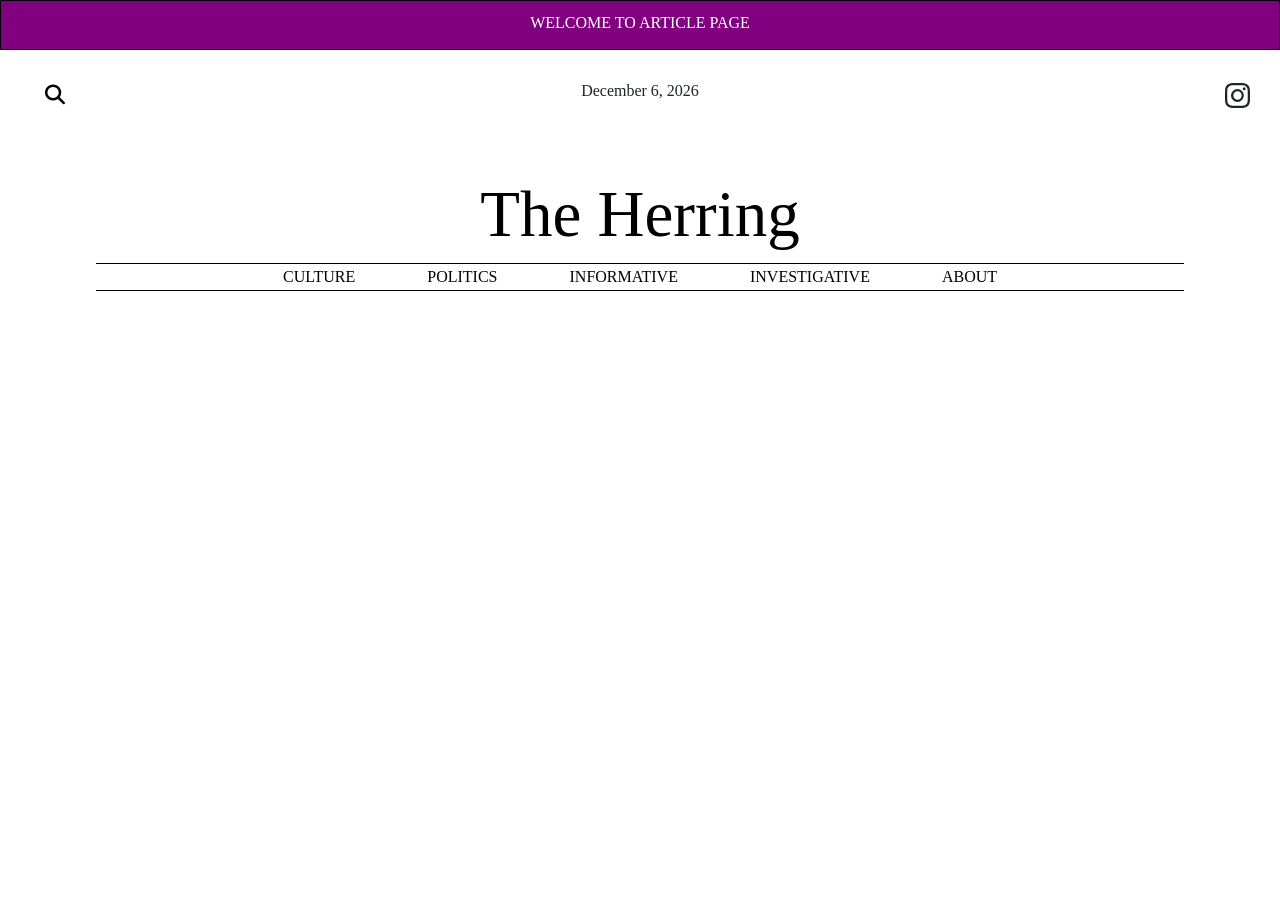
==== article.html @ 10624eca "Finished culture-in layout, modified header" ====
<!DOCTYPE html>
<html lang="en-US">
    <head>
        <meta charset="utf-8">
        <meta name="viewport" content="width=device-width", initial-scale=1.0">
        <title>The Herring</title>
        <meta
            name="description"
            content="The Herring is the independent student-run newspaper of Amsterdam University College" />
        
        
        <link href="https://cdn.jsdelivr.net/npm/bootstrap@5.3.8/dist/css/bootstrap.min.css" rel="stylesheet" integrity="sha384-sRIl4kxILFvY47J16cr9ZwB07vP4J8+LH7qKQnuqkuIAvNWLzeN8tE5YBujZqJLB" crossorigin="anonymous">
        <link href="styles/style.css" rel="stylesheet" />
        <link rel="stylesheet" href="https://cdnjs.cloudflare.com/ajax/libs/font-awesome/6.4.2/css/all.min.css" integrity="sha512-z3gLpd7yknf1YoNbCzqRKc4qyor8gaKU1qmn+CShxbuBusANI9QpRohGBreCFkKxLhei6S9CQXFEbbKuqLg0DA==" crossorigin="anonymous" referrerpolicy="no-referrer" />
    </head>
    <body>
    

    <header>

      <div class="banner">
        <p>WELCOME TO ARTICLE PAGE</p>
      </div>
      <!-- Horizontal alignment of items at top of page ex.(Search, Date, Social media Icon)-->
      <div class="top-page-container"> 

        <!--search bar-->
        <div class="search-box">
          <button class="btn-search"><i class="fas fa-search"></i></button>
          <input type="text" class="input-search" placeholder="Type to Search...">
        </div>
        
        <!--date automatically updates-->
        <h4 class="date"><span id="current-date"></span></h4>
      

        <script>
          const dateElement = document.getElementById('current-date');
          const today = new Date();
    
  
          const options = { year: 'numeric', month: 'long', day: 'numeric' };
          dateElement.textContent = today.toLocaleDateString('en-US', options);
        </script>

  
        <!--instagram icon found on the internet-->
        <svg xmlns="http://www.w3.org/2000/svg" width="16" height="16" fill="currentColor" class="instagram" viewBox="0 0 16 16">
          <path d="M8 0C5.829 0 5.556.01 4.703.048 3.85.088 3.269.222 2.76.42a3.9 3.9 0 0 0-1.417.923A3.9 3.9 0 0 0 .42 2.76C.222 3.268.087 3.85.048 4.7.01 5.555 0 5.827 0 8.001c0 2.172.01 2.444.048 3.297.04.852.174 1.433.372 1.942.205.526.478.972.923 1.417.444.445.89.719 1.416.923.51.198 1.09.333 1.942.372C5.555 15.99 5.827 16 8 16s2.444-.01 3.298-.048c.851-.04 1.434-.174 1.943-.372a3.9 3.9 0 0 0 1.416-.923c.445-.445.718-.891.923-1.417.197-.509.332-1.09.372-1.942C15.99 10.445 16 10.173 16 8s-.01-2.445-.048-3.299c-.04-.851-.175-1.433-.372-1.941a3.9 3.9 0 0 0-.923-1.417A3.9 3.9 0 0 0 13.24.42c-.51-.198-1.092-.333-1.943-.372C10.443.01 10.172 0 7.998 0zm-.717 1.442h.718c2.136 0 2.389.007 3.232.046.78.035 1.204.166 1.486.275.373.145.64.319.92.599s.453.546.598.92c.11.281.24.705.275 1.485.039.843.047 1.096.047 3.231s-.008 2.389-.047 3.232c-.035.78-.166 1.203-.275 1.485a2.5 2.5 0 0 1-.599.919c-.28.28-.546.453-.92.598-.28.11-.704.24-1.485.276-.843.038-1.096.047-3.232.047s-2.39-.009-3.233-.047c-.78-.036-1.203-.166-1.485-.276a2.5 2.5 0 0 1-.92-.598 2.5 2.5 0 0 1-.6-.92c-.109-.281-.24-.705-.275-1.485-.038-.843-.046-1.096-.046-3.233s.008-2.388.046-3.231c.036-.78.166-1.204.276-1.486.145-.373.319-.64.599-.92s.546-.453.92-.598c.282-.11.705-.24 1.485-.276.738-.034 1.024-.044 2.515-.045zm4.988 1.328a.96.96 0 1 0 0 1.92.96.96 0 0 0 0-1.92m-4.27 1.122a4.109 4.109 0 1 0 0 8.217 4.109 4.109 0 0 0 0-8.217m0 1.441a2.667 2.667 0 1 1 0 5.334 2.667 2.667 0 0 1 0-5.334"/>
        </svg>

    
      </div>
    
    <!--Makes clicking on The Herring title a hyperlink to home page-->
    <h1 class="title"><a href="index.html" style="text-decoration: none; color: inherit;">The Herring</a></h1>

       
    
    <!--navigation bar -->
    <nav class="navbar justify-content-center">
    <ul class="menu">

        <li class="dropdown">
            <a href="#">CULTURE</a>
            <ul class="submenu">
                <li><a href="culture-in.html">Inside</a></li>
                <li><a href="#">Outside</a></li>
            </ul>
        </li>

        <li class="dropdown">
            <a href="#">POLITICS</a>
            <ul class="submenu">
                <li><a href="#">Inside</a></li>
                <li><a href="#">Outside</a></li>
            </ul>
        </li>

        <li><a href="#">INFORMATIVE</a></li>

        <li><a href="#">INVESTIGATIVE</a></li>

        <li class="dropdown">
          <a href="#">ABOUT</a>
          <ul class="submenu">
              <li><a href="#">Who We Are</a></li>
              <li><a href="staff.html">Staff</a></li>
          </ul>
        </li>

    </ul>
</nav>
         

    </header>

    
    <main>
     
    

   
    
    </main>

   
    <!--footer for the future-->
    <footer>
      <p class="footer"></p>
    </footer>
    <!--bootstrap javascript-->
      
    <script src="https://cdn.jsdelivr.net/npm/bootstrap@5.3.8/dist/js/bootstrap.bundle.min.js" integrity="sha384-FKyoEForCGlyvwx9Hj09JcYn3nv7wiPVlz7YYwJrWVcXK/BmnVDxM+D2scQbITxI" crossorigin="anonymous"></script>
    
      </body>

</html>
</html>
---- styles/style.css ----
html {
  background-color: white;
}
* {
  box-sizing: border-box;
}
body {
    font-family: "Times New Roman", Times, serif;

}

.grid-container {
  display: grid;
  grid-template-areas:
  'title'
  'menu'
  'footer';
  background-color: white;
  gap: 10px;
}

.banner {
  position: relative;
  top: 0;
  left: 0;
  width: 100%;
  height:50px;
  background-color: purple; 
  color: white;
  text-align: center;
  padding: 10px 0;
  z-index: 1000;
  border: 1px solid #000000;
}

.top-page-container {
  display: grid;
  grid-template-columns: 1fr 1fr 1fr; /* 3 columns of exactly equal width */
  align-items: center;                /* Vertically centers items */
  width: 100%;
  box-sizing: border-box;
  padding: 10px;

}
.search-box{
    box-sizing: border-box;
    
  }
  .search-box{
    margin: 0px;
    padding: 0px;
    width: 100vw;
    height: 100vh;
    display: flex;
    justify-content: center;
    align-items: center;
    /* background-color:purple; */
    font-family: 'Lato' !important;
  }
.search-box {
  margin-top: 10px;
  margin-left: 20px;
}

  .search-box{
    width: fit-content;
    height: fit-content;
    position: relative;
  }
  .input-search{
    height: 50px;
    width: 50px;
    border-style: none;
    padding: 10px;
    font-size: 18px;
    letter-spacing: 2px;
    outline: none;
    border-radius: 25px;
    transition: all .5s ease-in-out; 
    /*background-color: black; */
    padding-right: 40px;
    color:black;
    
  }

  .input-search::placeholder{
    color:black;
    font-size: 18px;
    letter-spacing: 2px;
    font-weight: 100;
  }
  .btn-search{
    width: 50px;
    height: 50px;
    border-style: none;
    font-size: 20px;
    font-weight: bold;
    outline: none;
    cursor: pointer;
    border-radius: 50%;
    position: absolute;
    right: 0px;
    color: black ;
    background-color:transparent;
    pointer-events: painted; 
    
  }
  .btn-search:focus ~ .input-search{
    width: 300px;
    border-radius: 0px;
    background-color: transparent;
    border-bottom:1px solid rgba(255,255,255,.5);
    transition: all 500ms cubic-bezier(0, 0.110, 0.35, 1.0);
  }
  .input-search:focus{
    width: 300px;
    border-radius: 0px;
    background-color: transparent;
    border-bottom:1px solid rgba(255,255,255,.5);
    transition: all 500ms cubic-bezier(0, 0.110, 0.35, 1.0);
  }

.date {
  display: flex;
  justify-content: center;
  align-items: center;
  font-size: 16px;
  margin-top: 10px;
}


.instagram {
  text-align: right;
  justify-self: end;
  margin-top: 10px;
  margin-right:20px;
  width: 25px;
  height: 25px;
}

.title {
  grid-area:header;
  display: flex;
  justify-content: center;
  align-items: center;
  margin-top: 45px;
  font-size:65px;
  color: black;
  text-decoration: none;

}
.page-title {
  display: flex;
  justify-content: flex-start;   
  align-items: center;
  margin-top: 30px;
  margin-left: 7.5%;              
  font-size: 36px;                
  color: black;
  text-decoration: none;
}

.general-header {
  display: flex;
  justify-content: flex-start;   
  align-items: center;
  margin-top: 30px;
  margin-left: 7.5%;              
  font-size: 28px;                
  color: black;
  text-decoration: none;
}



.navbar{
    position: sticky;
    background:white;
    margin-top: 10px;
    padding: 0;
    border-bottom: 1px solid black;
    border-top: 1px solid black;
    width: 85%;               
    margin-left: 7.5%;  
}

/* article page */
article a {
  color: inherit;
  text-decoration: none;
}

article a:hover {
  color: purple;
  opacity: 0.8;
}

.team-grid {
  display: flex;
  flex-wrap: wrap;
  justify-content: space-between;
  gap: 20px;
  margin-left: 7.5%;
  margin-right: 7.5%;
  margin-top: 30px;
}

.team-member {
  flex: 0 0 calc((100% - 80px) / 5); ;
  min-width: 0;
  text-align: left;
}

.member-photo {
  height: 200px;
  width: 200px;
  background-color: #e0e0e0;
  border: 1px solid black;
}

.member-name {
  margin: 8px 0 0 0;
  font-weight: bold;
  font-size: 20px;
}

.member-position {
  margin: 2px 0 0 0;
  font-size: 14px;
  color: #555;
}

.menu{
  grid-area:menu;
  display: flex;
  justify-content: center; 
  align-items: center;     
  list-style: none;      
  margin: 0;    
  padding: 0;           
  gap: 2rem;
  flex-wrap: wrap;
}

.menu li{
    position:relative;
}
.menu li a{
    font-size:16px;
    display:block;
    padding:1px 20px;
    color:black;
    text-decoration:none;
}

.menu li a:hover{
    color:purple;
  
}
.submenu {
    display:none;
    position:absolute;
    top:100%;
    left:0;
    min-width:150px;
    background:white;
    list-style:none;
    padding: 5px 0;
    box-shadow: 0 8px 15px rgba(0,0,0,0.3);
}

.submenu li{
    width:100%;
}

.submenu li a{
    display:block;
    padding: 8px 12px; 
    text-align:left;
    white-space: nowrap;
}


.dropdown:hover > .submenu{
    display:block;
}

.footer {
  display: flex;
  justify-content: center; 
  align-items: center;     
  list-style: none;   
}
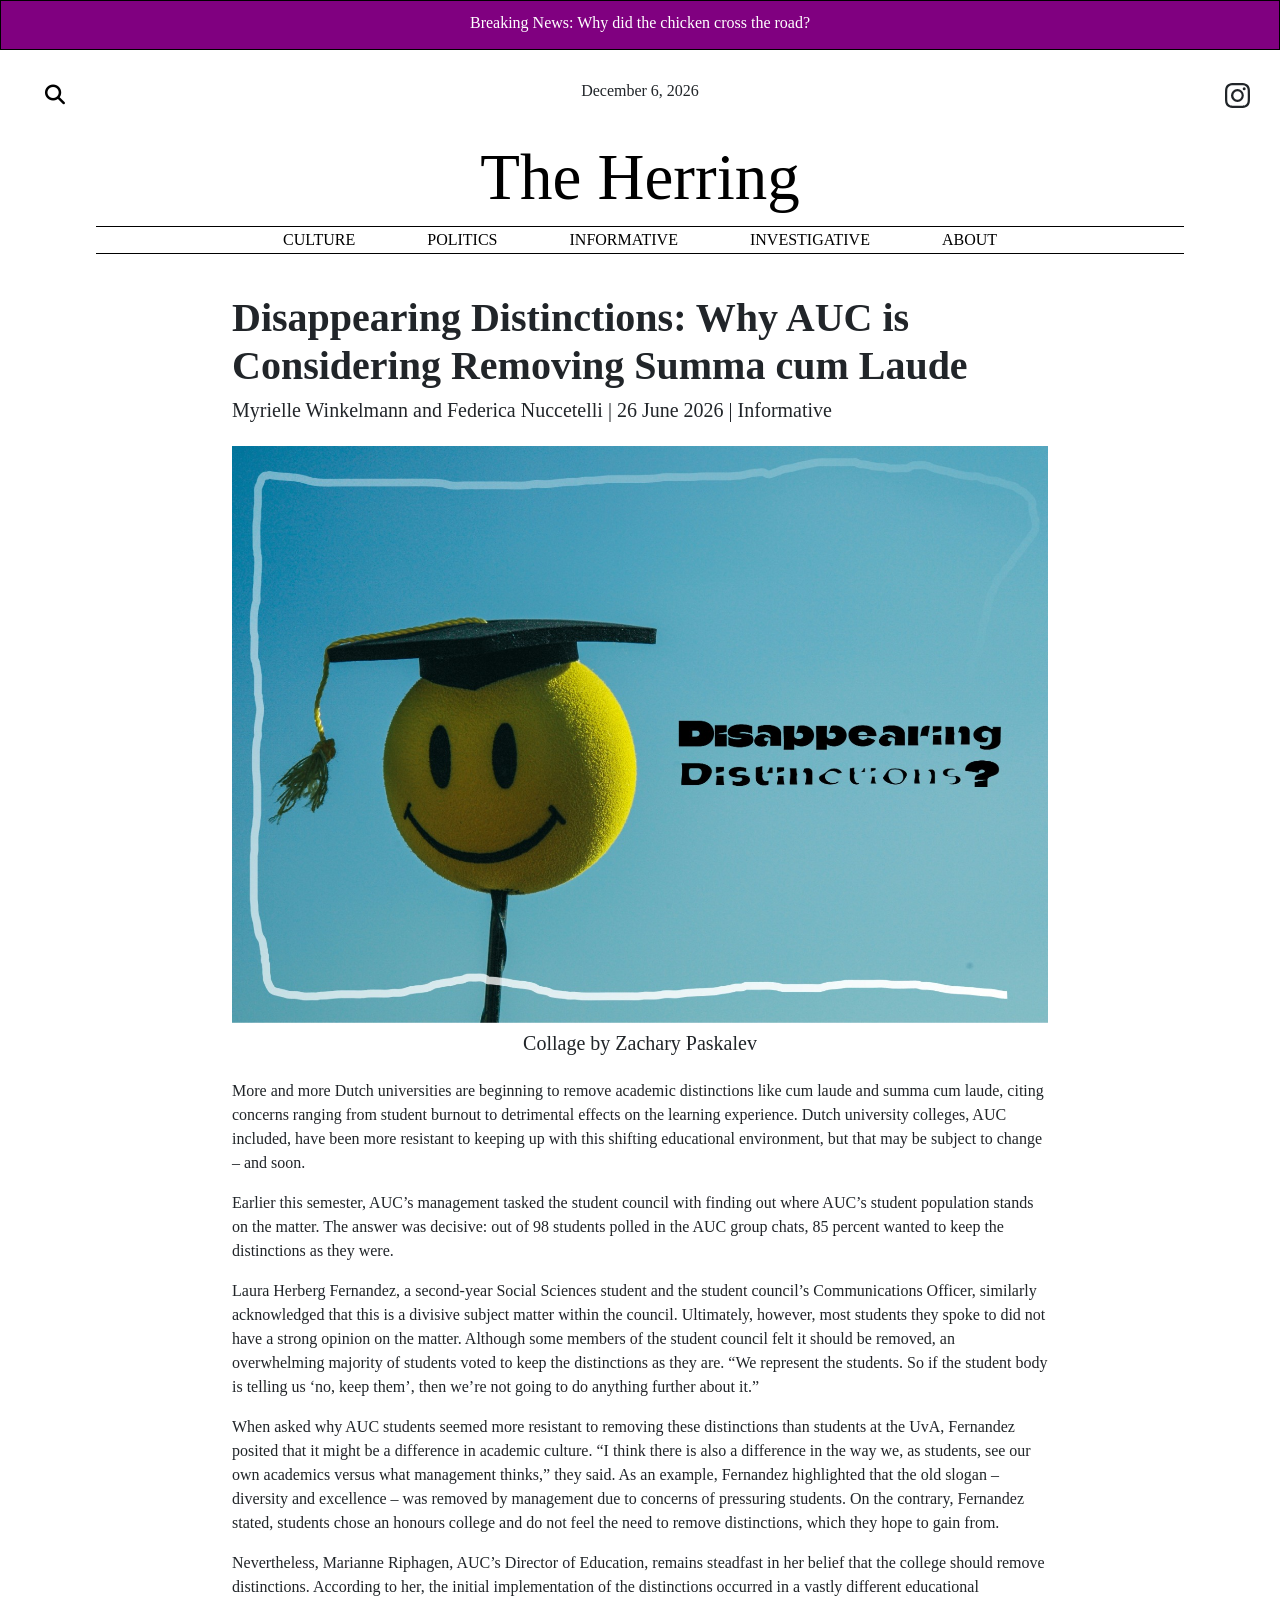
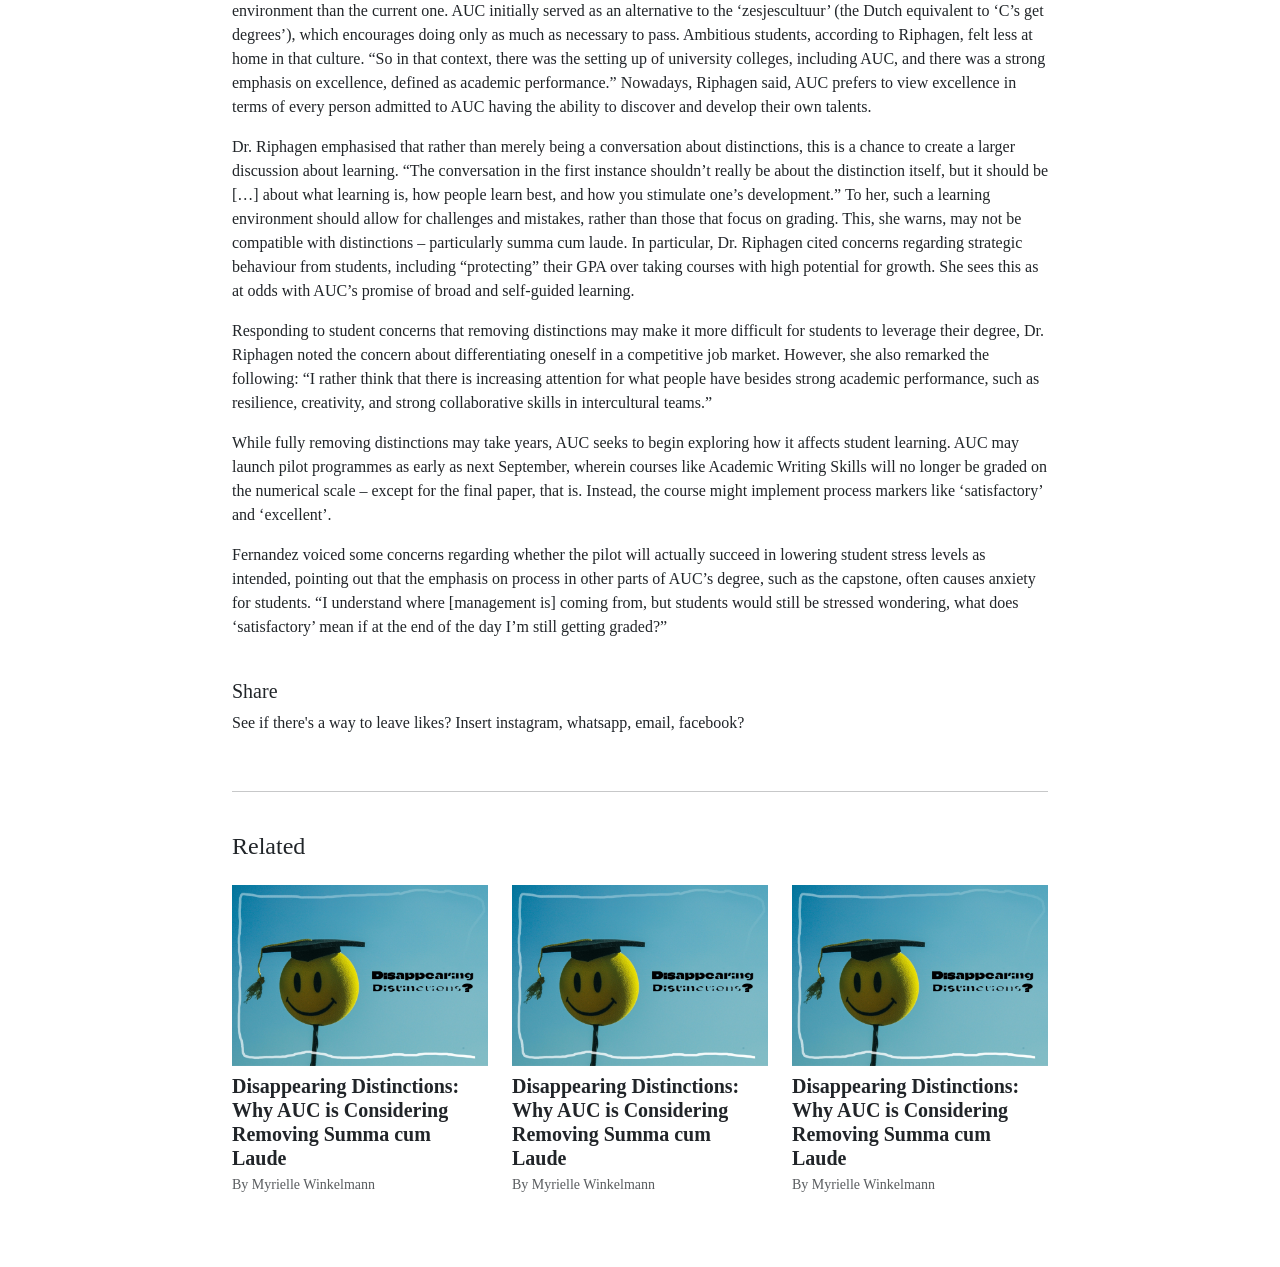
==== commit f38e45da: "Tried another layout, made staff-member and article.html" ====
--- a/article.html
+++ b/article.html
@@ -19,10 +19,10 @@
     <header>
 
       <div class="banner">
-        <p>WELCOME TO ARTICLE PAGE</p>
+        <p>Breaking News: Why did the chicken cross the road?</p>
       </div>
       <!-- Horizontal alignment of items at top of page ex.(Search, Date, Social media Icon)-->
-      <div class="top-page-container"> 
+      <div class="top-page-container mb-0"> 
 
         <!--search bar-->
         <div class="search-box">
@@ -53,7 +53,7 @@
       </div>
     
     <!--Makes clicking on The Herring title a hyperlink to home page-->
-    <h1 class="title"><a href="index.html" style="text-decoration: none; color: inherit;">The Herring</a></h1>
+    <h1 class="title mt-2 mb-0"><a href="index.html" style="text-decoration: none; color: inherit;">The Herring</a></h1>
 
        
     
@@ -72,7 +72,7 @@
         <li class="dropdown">
             <a href="#">POLITICS</a>
             <ul class="submenu">
-                <li><a href="#">Inside</a></li>
+                <li><a href="politics-in.html">Inside</a></li>
                 <li><a href="#">Outside</a></li>
             </ul>
         </li>
@@ -96,7 +96,72 @@
     </header>
 
     
-    <main>
+    <main class="article-page">
+        <h1 class="fw-bold">Disappearing Distinctions: Why AUC is Considering Removing Summa cum Laude</h1>
+        <h5 class="mb-4">Myrielle Winkelmann and Federica Nuccetelli | 26 June 2026 | Informative </h5>
+        <img src="images/smiley.jpeg" class="img-fluid w-100 mb-2" alt="Small graduation smiley">
+        <h5 class="mb-4 text-center">Collage by Zachary Paskalev</h5>
+
+        <p class="mb-3">More and more Dutch universities are beginning to remove academic distinctions like cum laude and summa cum laude, citing concerns ranging from student burnout to detrimental effects on the learning experience. Dutch university colleges, AUC included, have been more resistant to keeping up with this shifting educational environment, but that may be subject to change – and soon.</p>
+
+        <p class="mb-3">Earlier this semester, AUC’s management tasked the student council with finding out where AUC’s student population stands on the matter. The answer was decisive: out of 98 students polled in the AUC group chats, 85 percent wanted to keep the distinctions as they were. </p>
+            
+        <p class="mb-3">Laura Herberg Fernandez, a second-year Social Sciences student and the student council’s Communications Officer, similarly acknowledged that this is a divisive subject matter within the council. Ultimately, however, most students they spoke to did not have a strong opinion on the matter. Although some members of the student council felt it should be removed, an overwhelming majority of students voted to keep the distinctions as they are. “We represent the students. So if the student body is telling us ‘no, keep them’, then we’re not going to do anything further about it.” </p> 
+            
+        <p class="mb-3">When asked why AUC students seemed more resistant to removing these distinctions than students at the UvA, Fernandez posited that it might be a difference in academic culture. “I think there is also a difference in the way we, as students, see our own academics versus what management thinks,” they said. As an example, Fernandez highlighted that the old slogan – diversity and excellence – was removed by management due to concerns of pressuring students. On the contrary, Fernandez stated, students chose an honours college and do not feel the need to remove distinctions, which they hope to gain from.</p>
+            
+        <p class="mb-3">Nevertheless, Marianne Riphagen, AUC’s Director of Education, remains steadfast in her belief that the college should remove distinctions. According to her, the initial implementation of the distinctions occurred in a vastly different educational environment than the current one. AUC initially served as an alternative to the ‘zesjescultuur’ (the Dutch equivalent to ‘C’s get degrees’), which encourages doing only as much as necessary to pass. Ambitious students, according to Riphagen, felt less at home in that culture. “So in that context, there was the setting up of university colleges, including AUC, and there was a strong emphasis on excellence, defined as academic performance.” Nowadays, Riphagen said, AUC prefers to view excellence in terms of every person admitted to AUC having the ability to discover and develop their own talents.</p>
+            
+        <p class="mb-3">Dr. Riphagen emphasised that rather than merely being a conversation about distinctions, this is a chance to create a larger discussion about learning. “The conversation in the first instance shouldn’t really be about the distinction itself, but it should be […] about what learning is, how people learn best, and how you stimulate one’s development.” To her, such a learning environment should allow for challenges and mistakes, rather than those that focus on grading. This, she warns, may not be compatible with distinctions – particularly summa cum laude. In particular, Dr. Riphagen cited concerns regarding strategic behaviour from students, including “protecting” their GPA over taking courses with high potential for growth. She sees this as at odds with AUC’s promise of broad and self-guided learning.</p>
+            
+        <p class="mb-3">Responding to student concerns that removing distinctions may make it more difficult for students to leverage their degree, Dr. Riphagen noted the concern about differentiating oneself in a competitive job market. However, she also remarked the following: “I rather think that there is increasing attention for what people have besides strong academic performance, such as resilience, creativity, and strong collaborative skills in intercultural teams.”</p>
+            
+        <p class="mb-3">While fully removing distinctions may take years, AUC seeks to begin exploring how it affects student learning. AUC may launch pilot programmes as early as next September, wherein courses like Academic Writing Skills will no longer be graded on the numerical scale – except for the final paper, that is. Instead, the course might implement process markers like ‘satisfactory’ and ‘excellent’.</p>
+            
+        <p class="mb-3">Fernandez voiced some concerns regarding whether the pilot will actually succeed in lowering student stress levels as intended, pointing out that the emphasis on process in other parts of AUC’s degree, such as the capstone, often causes anxiety for students. “I understand where [management is] coming from, but students would still be stressed wondering, what does ‘satisfactory’ mean if at the end of the day I’m still getting graded?”</p>
+
+        <br>
+        <h5>Share</h5>
+        <p>See if there's a way to leave likes? Insert instagram, whatsapp, email, facebook?</p>
+        <br>
+
+        <hr>
+        <br>
+
+
+    <section>
+        <h4 class="mb-4">Related</h4>
+        <div class="row g-4 mb-3">
+            <!-- Card 1 -->
+            <div class="col-md-4">
+              <img src="images/smiley.jpeg" class="img-fluid w-100 mb-2" alt="Small graduation smiley">
+              <h3 class="h5 fw-bold mb-1">
+                Disappearing Distinctions: Why AUC is Considering Removing Summa cum Laude
+              </h3>
+              <p class="text-muted small mb-0">By Myrielle Winkelmann</p>
+            </div>
+            <!-- Card 2 -->
+            <div class="col-md-4">
+              <img src="images/smiley.jpeg" class="img-fluid w-100 mb-2" alt="Small graduation smiley">
+              <h3 class="h5 fw-bold mb-1">
+                Disappearing Distinctions: Why AUC is Considering Removing Summa cum Laude
+              </h3>
+              <p class="text-muted small mb-0">By Myrielle Winkelmann</p>
+            </div>
+            <!-- Card 3 -->
+            <div class="col-md-4">
+              <img src="images/smiley.jpeg" class="img-fluid w-100 mb-2" alt="Small graduation smiley">
+              <h3 class="h5 fw-bold mb-1">
+                Disappearing Distinctions: Why AUC is Considering Removing Summa cum Laude
+              </h3>
+              <p class="text-muted small mb-0">By Myrielle Winkelmann</p>
+            </div>
+          </div>
+        </section>
+    </section>
+    
+
+
      
     
 
--- a/styles/style.css
+++ b/styles/style.css
@@ -7,6 +7,11 @@
 body {
     font-family: "Times New Roman", Times, serif;
 
+}
+
+main {
+  width: 85%;
+  margin: 0 auto;
 }
 
 .grid-container {
@@ -171,8 +176,6 @@
   text-decoration: none;
 }
 
-
-
 .navbar{
     position: sticky;
     background:white;
@@ -182,52 +185,6 @@
     border-top: 1px solid black;
     width: 85%;               
     margin-left: 7.5%;  
-}
-
-/* article page */
-article a {
-  color: inherit;
-  text-decoration: none;
-}
-
-article a:hover {
-  color: purple;
-  opacity: 0.8;
-}
-
-.team-grid {
-  display: flex;
-  flex-wrap: wrap;
-  justify-content: space-between;
-  gap: 20px;
-  margin-left: 7.5%;
-  margin-right: 7.5%;
-  margin-top: 30px;
-}
-
-.team-member {
-  flex: 0 0 calc((100% - 80px) / 5); ;
-  min-width: 0;
-  text-align: left;
-}
-
-.member-photo {
-  height: 200px;
-  width: 200px;
-  background-color: #e0e0e0;
-  border: 1px solid black;
-}
-
-.member-name {
-  margin: 8px 0 0 0;
-  font-weight: bold;
-  font-size: 20px;
-}
-
-.member-position {
-  margin: 2px 0 0 0;
-  font-size: 14px;
-  color: #555;
 }
 
 .menu{
@@ -285,9 +242,96 @@
     display:block;
 }
 
+/* article page */
+article a {
+  color: inherit;
+  text-decoration: none;
+}
+
+article a:hover {
+  color: purple;
+  opacity: 0.8;
+}
+.article-page {
+  width: 70%;
+  padding: 40px;
+}
+
+
+/* promo banner */
+.promo-banner {
+  width: 100%;
+  background-color: purple;
+  padding: 14px 20px; 
+  display: flex;
+  flex-direction: column;
+  align-items: center;
+  justify-content: center;
+  gap: 8px; 
+  box-sizing: border-box;
+}
+
+.banner-heading {
+  color: #ffffff;
+  font-family: 'Times New Roman', Times, serif;
+  font-size: 18px;
+  font-weight: 700;
+  margin: 0;
+}
+
+.banner-button {
+  background-color: #ffffff;
+  color: #000000;
+  font-family: 'Times New Roman', Times, serif;
+  font-size: 12px; 
+  font-weight: 700;
+  padding: 6px 16px; 
+  border-radius: 6px;
+  text-decoration: none;
+}
+
+
+/* staff page */
+.team-grid {
+  display: flex;
+  flex-wrap: wrap;
+  justify-content: space-between;
+  gap: 20px;
+  margin-left: 7.5%;
+  margin-right: 7.5%;
+  margin-top: 30px;
+}
+
+.team-member {
+  flex: 0 0 calc((100% - 80px) / 5); ;
+  min-width: 0;
+  text-align: left;
+}
+
+.member-photo {
+  height: 200px;
+  width: 200px;
+  background-color: #e0e0e0;
+  border: 1px solid black;
+}
+
+.member-name {
+  margin: 8px 0 0 0;
+  font-weight: bold;
+  font-size: 20px;
+}
+
+.member-position {
+  margin: 2px 0 0 0;
+  font-size: 14px;
+  color: #555;
+}
+
+
 .footer {
   display: flex;
   justify-content: center; 
   align-items: center;     
   list-style: none;   
-}+}
+
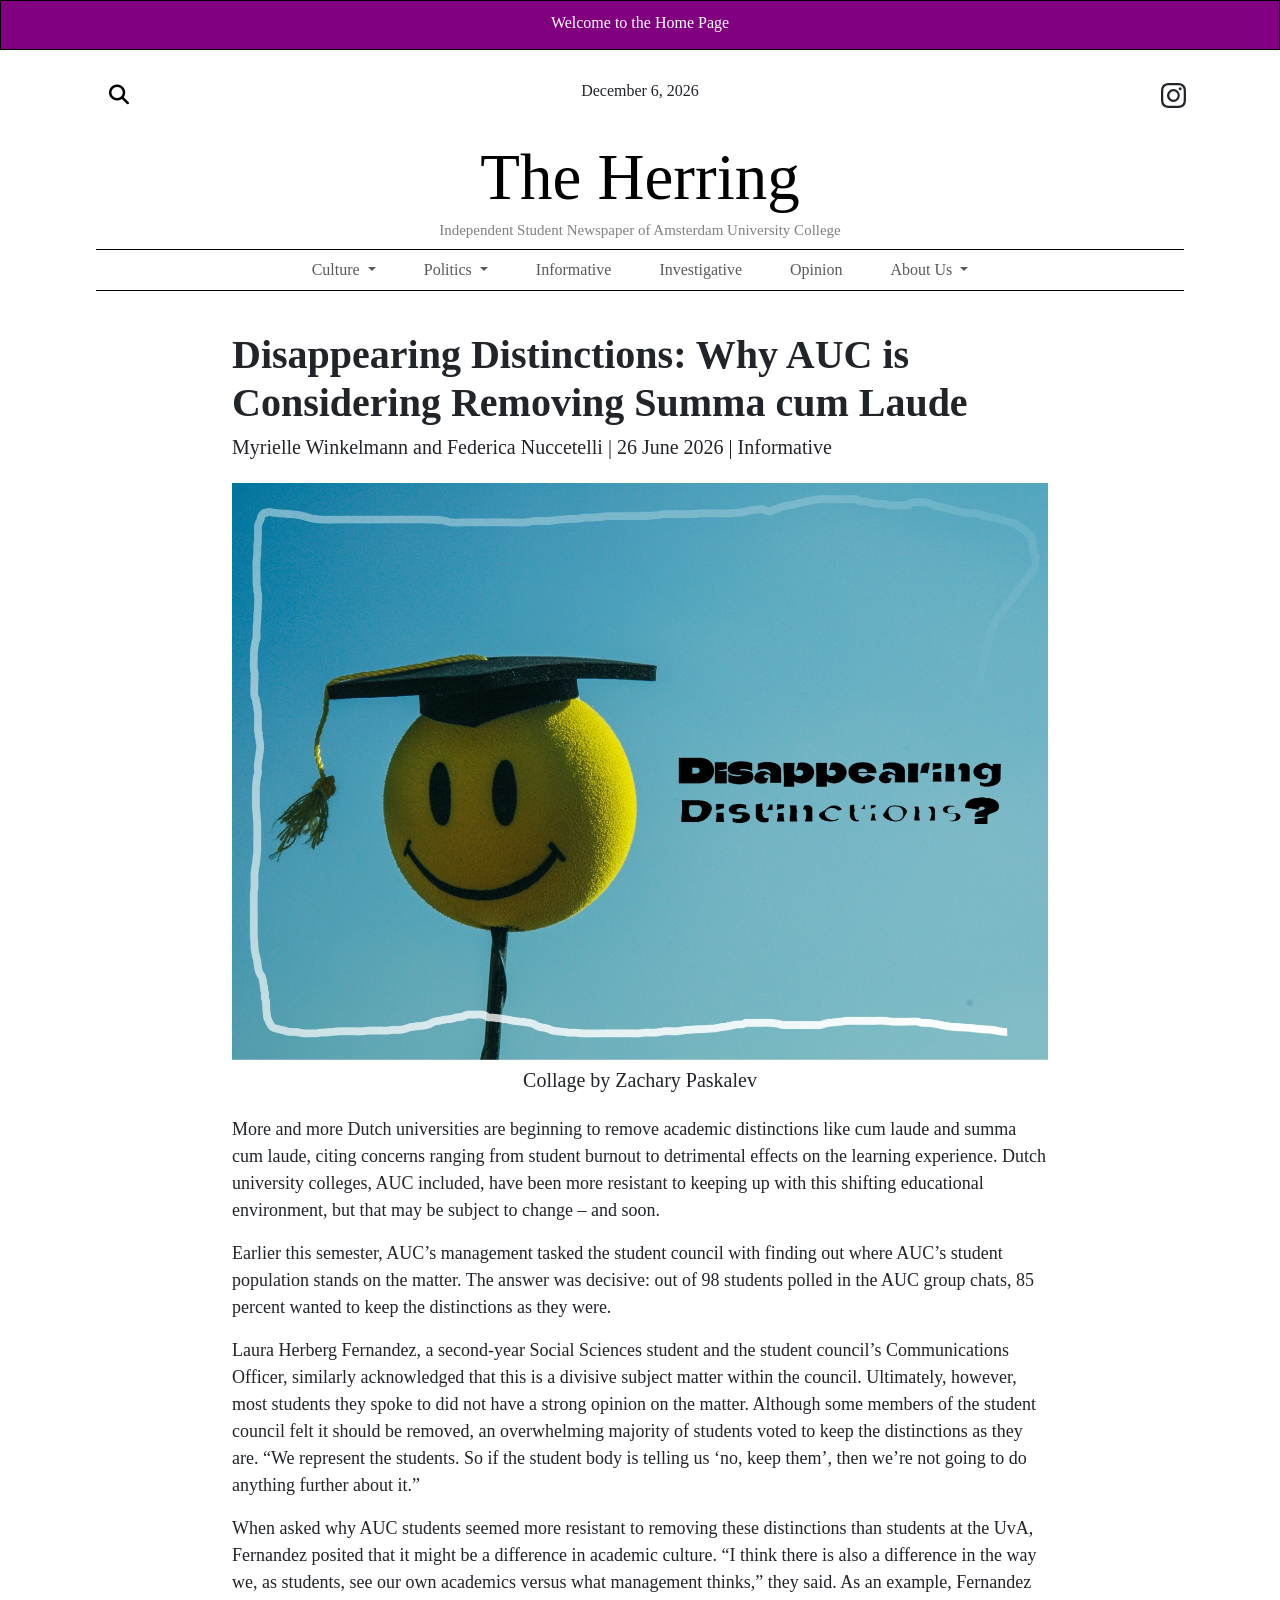
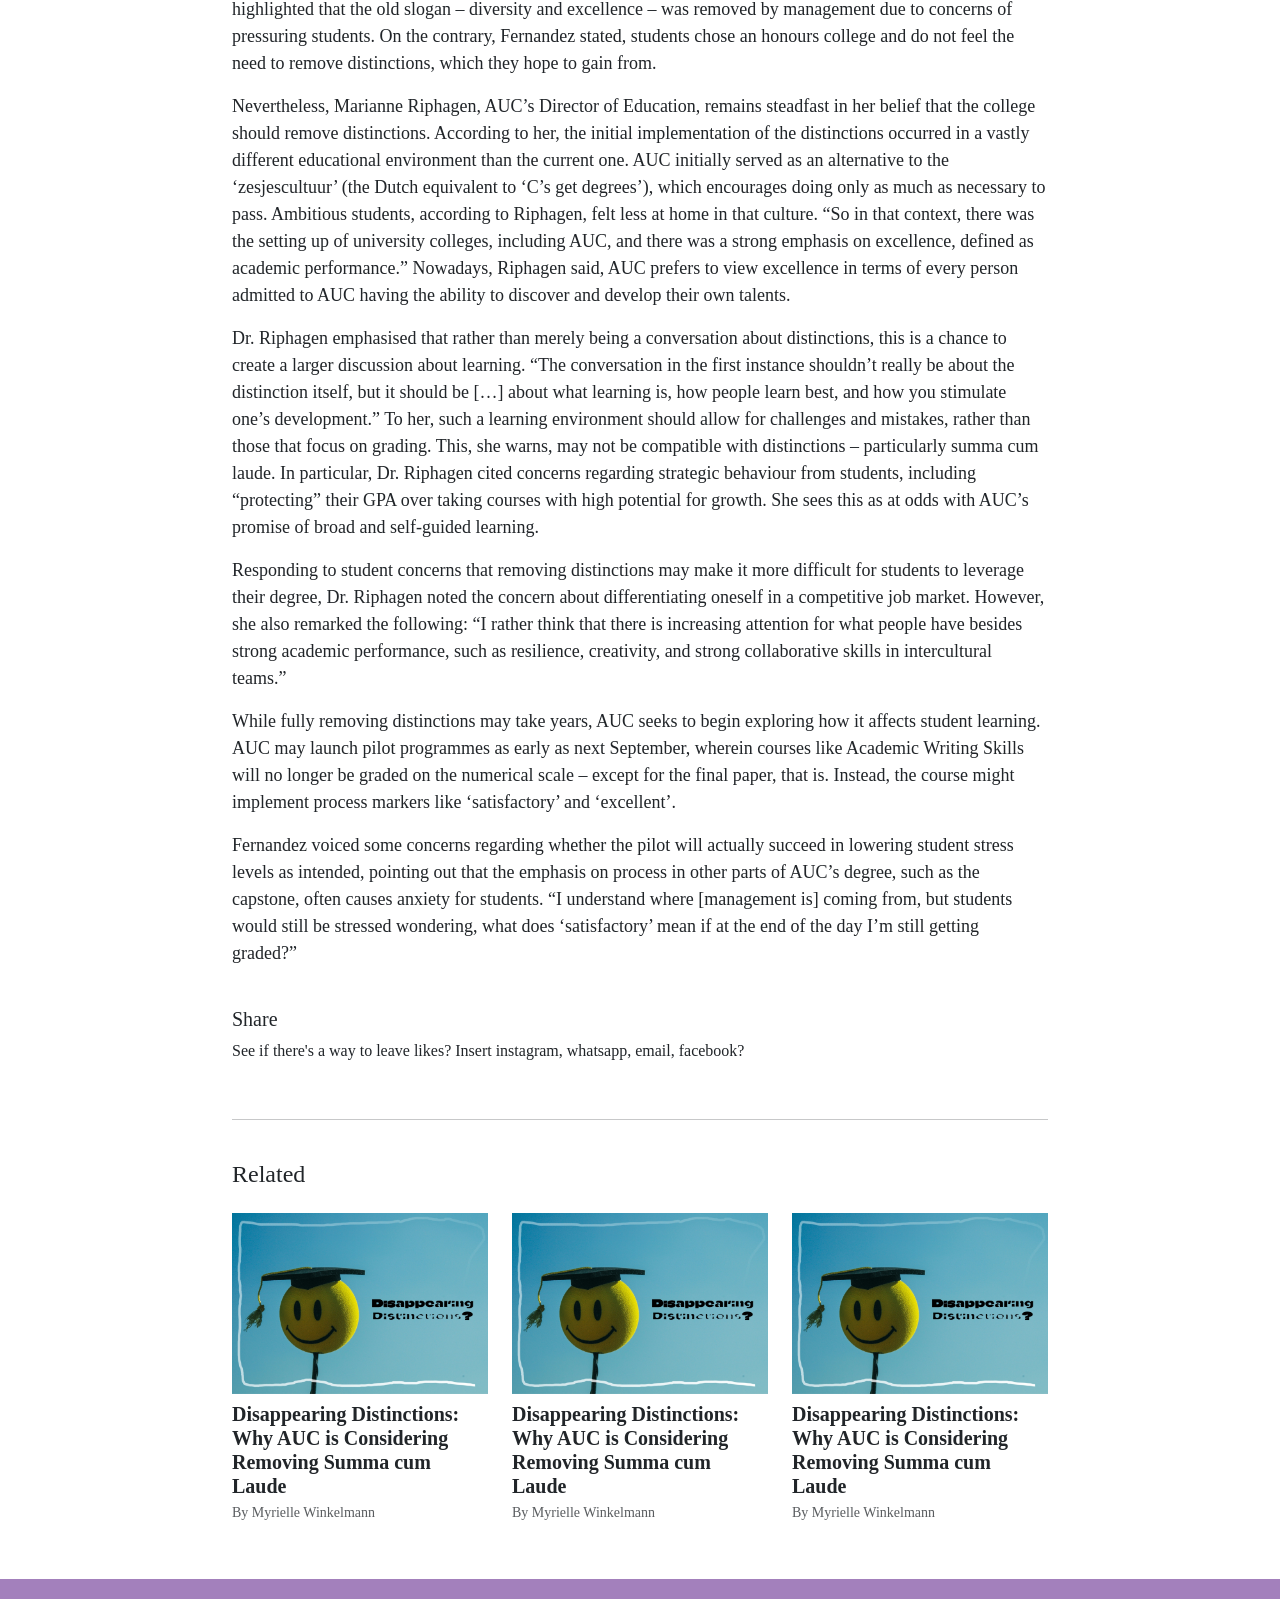
==== commit 2d9fc3ce: "Newest version presented to board" ====
--- a/article.html
+++ b/article.html
@@ -1,100 +1,127 @@
 <!DOCTYPE html>
 <html lang="en-US">
-    <head>
-        <meta charset="utf-8">
-        <meta name="viewport" content="width=device-width", initial-scale=1.0">
-        <title>The Herring</title>
-        <meta
-            name="description"
-            content="The Herring is the independent student-run newspaper of Amsterdam University College" />
-        
-        
-        <link href="https://cdn.jsdelivr.net/npm/bootstrap@5.3.8/dist/css/bootstrap.min.css" rel="stylesheet" integrity="sha384-sRIl4kxILFvY47J16cr9ZwB07vP4J8+LH7qKQnuqkuIAvNWLzeN8tE5YBujZqJLB" crossorigin="anonymous">
-        <link href="styles/style.css" rel="stylesheet" />
-        <link rel="stylesheet" href="https://cdnjs.cloudflare.com/ajax/libs/font-awesome/6.4.2/css/all.min.css" integrity="sha512-z3gLpd7yknf1YoNbCzqRKc4qyor8gaKU1qmn+CShxbuBusANI9QpRohGBreCFkKxLhei6S9CQXFEbbKuqLg0DA==" crossorigin="anonymous" referrerpolicy="no-referrer" />
-    </head>
-    <body>
-    
-
+<head>
+    <meta charset="utf-8">
+    <meta name="viewport" content="width=device-width, initial-scale=1.0">
+    <title>The Herring</title>
+    <meta name="description" content="The Herring is the independent student-run newspaper of Amsterdam University College" />
+    
+    <link href="https://cdn.jsdelivr.net/npm/bootstrap@5.3.8/dist/css/bootstrap.min.css" rel="stylesheet" integrity="sha384-sRIl4kxILFvY47J16cr9ZwB07vP4J8+LH7qKQnuqkuIAvNWLzeN8tE5YBujZqJLB" crossorigin="anonymous">
+    <link href="styles/style.css" rel="stylesheet" />
+    <link rel="stylesheet" href="https://cdnjs.cloudflare.com/ajax/libs/font-awesome/6.4.2/css/all.min.css" integrity="sha512-z3gLpd7yknf1YoNbCzqRKc4qyor8gaKU1qmn+CShxbuBusANI9QpRohGBreCFkKxLhei6S9CQXFEbbKuqLg0DA==" crossorigin="anonymous" referrerpolicy="no-referrer" />
+
+    <style>
+    
+      
+      .brand-title {
+        font-family: 'Times New Roman', Times, serif;
+        font-weight: bold;
+        letter-spacing: 2px;
+      }
+      
+      .border-top-thick {
+        border-top: 3px solid #000 !important;
+      }
+      .border-bottom-thick {
+        border-bottom: 3px solid #000 !important;
+      }
+  
+      /* Vertical divider between main feature and sidebar on Desktop */
+      @media (min-width: 768px) {
+        .border-end-md {
+          border-right: 1px solid #ccc !important;
+        }
+      }
+    </style>
+</head>
+<body>
+ 
     <header>
-
       <div class="banner">
-        <p>Breaking News: Why did the chicken cross the road?</p>
+        <p>Welcome to the Home Page </p>
       </div>
-      <!-- Horizontal alignment of items at top of page ex.(Search, Date, Social media Icon)-->
+      
       <div class="top-page-container mb-0"> 
-
-        <!--search bar-->
         <div class="search-box">
           <button class="btn-search"><i class="fas fa-search"></i></button>
           <input type="text" class="input-search" placeholder="Type to Search...">
         </div>
         
-        <!--date automatically updates-->
         <h4 class="date"><span id="current-date"></span></h4>
-      
 
         <script>
           const dateElement = document.getElementById('current-date');
           const today = new Date();
-    
-  
           const options = { year: 'numeric', month: 'long', day: 'numeric' };
           dateElement.textContent = today.toLocaleDateString('en-US', options);
         </script>
 
-  
-        <!--instagram icon found on the internet-->
         <svg xmlns="http://www.w3.org/2000/svg" width="16" height="16" fill="currentColor" class="instagram" viewBox="0 0 16 16">
           <path d="M8 0C5.829 0 5.556.01 4.703.048 3.85.088 3.269.222 2.76.42a3.9 3.9 0 0 0-1.417.923A3.9 3.9 0 0 0 .42 2.76C.222 3.268.087 3.85.048 4.7.01 5.555 0 5.827 0 8.001c0 2.172.01 2.444.048 3.297.04.852.174 1.433.372 1.942.205.526.478.972.923 1.417.444.445.89.719 1.416.923.51.198 1.09.333 1.942.372C5.555 15.99 5.827 16 8 16s2.444-.01 3.298-.048c.851-.04 1.434-.174 1.943-.372a3.9 3.9 0 0 0 1.416-.923c.445-.445.718-.891.923-1.417.197-.509.332-1.09.372-1.942C15.99 10.445 16 10.173 16 8s-.01-2.445-.048-3.299c-.04-.851-.175-1.433-.372-1.941a3.9 3.9 0 0 0-.923-1.417A3.9 3.9 0 0 0 13.24.42c-.51-.198-1.092-.333-1.943-.372C10.443.01 10.172 0 7.998 0zm-.717 1.442h.718c2.136 0 2.389.007 3.232.046.78.035 1.204.166 1.486.275.373.145.64.319.92.599s.453.546.598.92c.11.281.24.705.275 1.485.039.843.047 1.096.047 3.231s-.008 2.389-.047 3.232c-.035.78-.166 1.203-.275 1.485a2.5 2.5 0 0 1-.599.919c-.28.28-.546.453-.92.598-.28.11-.704.24-1.485.276-.843.038-1.096.047-3.232.047s-2.39-.009-3.233-.047c-.78-.036-1.203-.166-1.485-.276a2.5 2.5 0 0 1-.92-.598 2.5 2.5 0 0 1-.6-.92c-.109-.281-.24-.705-.275-1.485-.038-.843-.046-1.096-.046-3.233s.008-2.388.046-3.231c.036-.78.166-1.204.276-1.486.145-.373.319-.64.599-.92s.546-.453.92-.598c.282-.11.705-.24 1.485-.276.738-.034 1.024-.044 2.515-.045zm4.988 1.328a.96.96 0 1 0 0 1.92.96.96 0 0 0 0-1.92m-4.27 1.122a4.109 4.109 0 1 0 0 8.217 4.109 4.109 0 0 0 0-8.217m0 1.441a2.667 2.667 0 1 1 0 5.334 2.667 2.667 0 0 1 0-5.334"/>
         </svg>
-
-    
       </div>
-    
-    <!--Makes clicking on The Herring title a hyperlink to home page-->
-    <h1 class="title mt-2 mb-0"><a href="index.html" style="text-decoration: none; color: inherit;">The Herring</a></h1>
-
-       
-    
-    <!--navigation bar -->
-    <nav class="navbar justify-content-center">
-    <ul class="menu">
-
-        <li class="dropdown">
-            <a href="#">CULTURE</a>
-            <ul class="submenu">
-                <li><a href="culture-in.html">Inside</a></li>
-                <li><a href="#">Outside</a></li>
-            </ul>
-        </li>
-
-        <li class="dropdown">
-            <a href="#">POLITICS</a>
-            <ul class="submenu">
-                <li><a href="politics-in.html">Inside</a></li>
-                <li><a href="#">Outside</a></li>
-            </ul>
-        </li>
-
-        <li><a href="#">INFORMATIVE</a></li>
-
-        <li><a href="#">INVESTIGATIVE</a></li>
-
-        <li class="dropdown">
-          <a href="#">ABOUT</a>
-          <ul class="submenu">
-              <li><a href="#">Who We Are</a></li>
-              <li><a href="staff.html">Staff</a></li>
+     
+      <h1 class="title mt-2 mb-0"><a href="index.html" style="text-decoration: none; color: inherit;">The Herring</a></h1>
+
+       <h2 class="subheading">Independent Student Newspaper of Amsterdam University College</h2>
+
+      <nav class="navbar navbar-expand-lg navbar-light bg-light">
+          
+        
+          <button class="navbar-toggler" type="button" data-toggle="collapse" data-target="#navbarNavDropdown" aria-controls="navbarNavDropdown" aria-expanded="false" aria-label="Toggle navigation">
+            <span class="navbar-toggler-icon"></span>
+          </button>
+
+      <div class="collapse navbar-collapse justify-content-center" id="navbarNav">
+      <!-- 2. mx-auto keeps the main list items horizontally centered -->
+        <ul class="navbar-nav mx-auto mb-2 mb-lg-0">
+              <li class="nav-item dropdown px-3">
+              <a class="nav-link dropdown-toggle" href="#" id="navbarDropdownMenuLink" data-toggle="dropdown" aria-haspopup="true" aria-expanded="false">
+                Culture
+              </a>
+              <div class="dropdown-menu" aria-labelledby="navbarDropdownMenuLink">
+                <a class="dropdown-item" href="column.html">Inside the Bubble</a>
+                <a class="dropdown-item" href="column.html">Outside the Bubble</a>
+               
+              </div>
+            </li>
+              <li class="nav-item dropdown px-3">
+              <a class="nav-link dropdown-toggle" href="#" id="navbarDropdownMenuLink" data-toggle="dropdown" aria-haspopup="true" aria-expanded="false">
+                Politics
+              </a>
+              <div class="dropdown-menu" aria-labelledby="navbarDropdownMenuLink">
+                <a class="dropdown-item" href="column.html">Inside the Bubble</a>
+                <a class="dropdown-item" href="column.html">Outside the Bubble</a>
+               
+              </div>
+            </li>
+
+            <li class="nav-item px-3">
+              <a class="nav-link" href="column.html">Informative</a>
+            </li>
+
+            <li class="nav-item px-3">
+              <a class="nav-link" href="column.html">Investigative</a>
+            </li>
+            <li class="nav-item px-3">
+              <a class="nav-link" href="column.html">Opinion</a>
+            </li>
+            <li class="nav-item dropdown px-3">
+              <a class="nav-link dropdown-toggle" href="#" id="navbarDropdownMenuLink" data-toggle="dropdown" aria-haspopup="true" aria-expanded="false">
+                About Us
+              </a>
+              <div class="dropdown-menu" aria-labelledby="navbarDropdownMenuLink">
+                <a class="dropdown-item" href="#">Who We Are</a>
+                <a class="dropdown-item" href="#">Our Mission</a>
+                <a class="dropdown-item" href="staff.html">Our Staff</a>
+              </div>
+            </li>
+            
           </ul>
-        </li>
-
-    </ul>
-</nav>
-         
+        </div>
+        </nav>
 
     </header>
-
     
     <main class="article-page">
         <h1 class="fw-bold">Disappearing Distinctions: Why AUC is Considering Removing Summa cum Laude</h1>
@@ -102,23 +129,23 @@
         <img src="images/smiley.jpeg" class="img-fluid w-100 mb-2" alt="Small graduation smiley">
         <h5 class="mb-4 text-center">Collage by Zachary Paskalev</h5>
 
-        <p class="mb-3">More and more Dutch universities are beginning to remove academic distinctions like cum laude and summa cum laude, citing concerns ranging from student burnout to detrimental effects on the learning experience. Dutch university colleges, AUC included, have been more resistant to keeping up with this shifting educational environment, but that may be subject to change – and soon.</p>
-
-        <p class="mb-3">Earlier this semester, AUC’s management tasked the student council with finding out where AUC’s student population stands on the matter. The answer was decisive: out of 98 students polled in the AUC group chats, 85 percent wanted to keep the distinctions as they were. </p>
-            
-        <p class="mb-3">Laura Herberg Fernandez, a second-year Social Sciences student and the student council’s Communications Officer, similarly acknowledged that this is a divisive subject matter within the council. Ultimately, however, most students they spoke to did not have a strong opinion on the matter. Although some members of the student council felt it should be removed, an overwhelming majority of students voted to keep the distinctions as they are. “We represent the students. So if the student body is telling us ‘no, keep them’, then we’re not going to do anything further about it.” </p> 
-            
-        <p class="mb-3">When asked why AUC students seemed more resistant to removing these distinctions than students at the UvA, Fernandez posited that it might be a difference in academic culture. “I think there is also a difference in the way we, as students, see our own academics versus what management thinks,” they said. As an example, Fernandez highlighted that the old slogan – diversity and excellence – was removed by management due to concerns of pressuring students. On the contrary, Fernandez stated, students chose an honours college and do not feel the need to remove distinctions, which they hope to gain from.</p>
-            
-        <p class="mb-3">Nevertheless, Marianne Riphagen, AUC’s Director of Education, remains steadfast in her belief that the college should remove distinctions. According to her, the initial implementation of the distinctions occurred in a vastly different educational environment than the current one. AUC initially served as an alternative to the ‘zesjescultuur’ (the Dutch equivalent to ‘C’s get degrees’), which encourages doing only as much as necessary to pass. Ambitious students, according to Riphagen, felt less at home in that culture. “So in that context, there was the setting up of university colleges, including AUC, and there was a strong emphasis on excellence, defined as academic performance.” Nowadays, Riphagen said, AUC prefers to view excellence in terms of every person admitted to AUC having the ability to discover and develop their own talents.</p>
-            
-        <p class="mb-3">Dr. Riphagen emphasised that rather than merely being a conversation about distinctions, this is a chance to create a larger discussion about learning. “The conversation in the first instance shouldn’t really be about the distinction itself, but it should be […] about what learning is, how people learn best, and how you stimulate one’s development.” To her, such a learning environment should allow for challenges and mistakes, rather than those that focus on grading. This, she warns, may not be compatible with distinctions – particularly summa cum laude. In particular, Dr. Riphagen cited concerns regarding strategic behaviour from students, including “protecting” their GPA over taking courses with high potential for growth. She sees this as at odds with AUC’s promise of broad and self-guided learning.</p>
-            
-        <p class="mb-3">Responding to student concerns that removing distinctions may make it more difficult for students to leverage their degree, Dr. Riphagen noted the concern about differentiating oneself in a competitive job market. However, she also remarked the following: “I rather think that there is increasing attention for what people have besides strong academic performance, such as resilience, creativity, and strong collaborative skills in intercultural teams.”</p>
-            
-        <p class="mb-3">While fully removing distinctions may take years, AUC seeks to begin exploring how it affects student learning. AUC may launch pilot programmes as early as next September, wherein courses like Academic Writing Skills will no longer be graded on the numerical scale – except for the final paper, that is. Instead, the course might implement process markers like ‘satisfactory’ and ‘excellent’.</p>
-            
-        <p class="mb-3">Fernandez voiced some concerns regarding whether the pilot will actually succeed in lowering student stress levels as intended, pointing out that the emphasis on process in other parts of AUC’s degree, such as the capstone, often causes anxiety for students. “I understand where [management is] coming from, but students would still be stressed wondering, what does ‘satisfactory’ mean if at the end of the day I’m still getting graded?”</p>
+        <p class="body-text">More and more Dutch universities are beginning to remove academic distinctions like cum laude and summa cum laude, citing concerns ranging from student burnout to detrimental effects on the learning experience. Dutch university colleges, AUC included, have been more resistant to keeping up with this shifting educational environment, but that may be subject to change – and soon.</p>
+
+        <p class="body-text">Earlier this semester, AUC’s management tasked the student council with finding out where AUC’s student population stands on the matter. The answer was decisive: out of 98 students polled in the AUC group chats, 85 percent wanted to keep the distinctions as they were. </p>
+            
+        <p class="body-text">Laura Herberg Fernandez, a second-year Social Sciences student and the student council’s Communications Officer, similarly acknowledged that this is a divisive subject matter within the council. Ultimately, however, most students they spoke to did not have a strong opinion on the matter. Although some members of the student council felt it should be removed, an overwhelming majority of students voted to keep the distinctions as they are. “We represent the students. So if the student body is telling us ‘no, keep them’, then we’re not going to do anything further about it.” </p> 
+            
+        <p class="body-text">When asked why AUC students seemed more resistant to removing these distinctions than students at the UvA, Fernandez posited that it might be a difference in academic culture. “I think there is also a difference in the way we, as students, see our own academics versus what management thinks,” they said. As an example, Fernandez highlighted that the old slogan – diversity and excellence – was removed by management due to concerns of pressuring students. On the contrary, Fernandez stated, students chose an honours college and do not feel the need to remove distinctions, which they hope to gain from.</p>
+            
+        <p class="body-text">Nevertheless, Marianne Riphagen, AUC’s Director of Education, remains steadfast in her belief that the college should remove distinctions. According to her, the initial implementation of the distinctions occurred in a vastly different educational environment than the current one. AUC initially served as an alternative to the ‘zesjescultuur’ (the Dutch equivalent to ‘C’s get degrees’), which encourages doing only as much as necessary to pass. Ambitious students, according to Riphagen, felt less at home in that culture. “So in that context, there was the setting up of university colleges, including AUC, and there was a strong emphasis on excellence, defined as academic performance.” Nowadays, Riphagen said, AUC prefers to view excellence in terms of every person admitted to AUC having the ability to discover and develop their own talents.</p>
+            
+        <p class="body-text">Dr. Riphagen emphasised that rather than merely being a conversation about distinctions, this is a chance to create a larger discussion about learning. “The conversation in the first instance shouldn’t really be about the distinction itself, but it should be […] about what learning is, how people learn best, and how you stimulate one’s development.” To her, such a learning environment should allow for challenges and mistakes, rather than those that focus on grading. This, she warns, may not be compatible with distinctions – particularly summa cum laude. In particular, Dr. Riphagen cited concerns regarding strategic behaviour from students, including “protecting” their GPA over taking courses with high potential for growth. She sees this as at odds with AUC’s promise of broad and self-guided learning.</p>
+            
+        <p class="body-text">Responding to student concerns that removing distinctions may make it more difficult for students to leverage their degree, Dr. Riphagen noted the concern about differentiating oneself in a competitive job market. However, she also remarked the following: “I rather think that there is increasing attention for what people have besides strong academic performance, such as resilience, creativity, and strong collaborative skills in intercultural teams.”</p>
+            
+        <p class="body-text">While fully removing distinctions may take years, AUC seeks to begin exploring how it affects student learning. AUC may launch pilot programmes as early as next September, wherein courses like Academic Writing Skills will no longer be graded on the numerical scale – except for the final paper, that is. Instead, the course might implement process markers like ‘satisfactory’ and ‘excellent’.</p>
+            
+        <p class="body-text">Fernandez voiced some concerns regarding whether the pilot will actually succeed in lowering student stress levels as intended, pointing out that the emphasis on process in other parts of AUC’s degree, such as the capstone, often causes anxiety for students. “I understand where [management is] coming from, but students would still be stressed wondering, what does ‘satisfactory’ mean if at the end of the day I’m still getting graded?”</p>
 
         <br>
         <h5>Share</h5>
--- a/styles/style.css
+++ b/styles/style.css
@@ -6,12 +6,23 @@
 }
 body {
     font-family: "Times New Roman", Times, serif;
-
 }
 
 main {
   width: 85%;
   margin: 0 auto;
+  
+}
+
+.paper-sheet {
+  max-width: 85%;
+  margin: 0 auto;
+  padding: 0px;
+  
+  
+  background-color: #fbf9f3; 
+  box-shadow: 0 12px 35px rgba(0, 0, 0, 0.4);
+  border-radius: 2px; 
 }
 
 .grid-container {
@@ -64,7 +75,7 @@
   }
 .search-box {
   margin-top: 10px;
-  margin-left: 20px;
+  margin-left: 20%;
 }
 
   .search-box{
@@ -138,7 +149,7 @@
   text-align: right;
   justify-self: end;
   margin-top: 10px;
-  margin-right:20px;
+  margin-right:20%;
   width: 25px;
   height: 25px;
 }
@@ -148,7 +159,7 @@
   display: flex;
   justify-content: center;
   align-items: center;
-  margin-top: 45px;
+  margin-top: 60px;
   font-size:65px;
   color: black;
   text-decoration: none;
@@ -176,9 +187,21 @@
   text-decoration: none;
 }
 
+.subheading {
+  display: flex;
+  justify-content: center;
+  align-items: center;
+  font-size:15px;
+  margin-top: 5px;
+  margin-bottom:10px;
+  color:gray;
+}
 .navbar{
-    position: sticky;
-    background:white;
+    
+    position: sticky !important;
+    top: 0;
+    z-index: 1030;
+    background-color: white !important;
     margin-top: 10px;
     padding: 0;
     border-bottom: 1px solid black;
@@ -186,6 +209,27 @@
     width: 85%;               
     margin-left: 7.5%;  
 }
+
+
+@media (min-width: 992px) {
+  .navbar .nav-item.dropdown:hover .dropdown-menu {
+    display: block;
+    margin-top: 0;
+  }
+}
+
+
+.navbar-nav .nav-link:hover {
+  color:purple
+}
+
+.navbar-nav .dropdown-menu .dropdown-item:hover, 
+.navbar-nav .dropdown-menu .dropdown-item:focus {
+    background-color: white; /* Bootstrap's native purple hex code */
+    color: purple;            /* White text for contrast */
+}
+
+
 
 .menu{
   grid-area:menu;
@@ -224,6 +268,7 @@
     list-style:none;
     padding: 5px 0;
     box-shadow: 0 8px 15px rgba(0,0,0,0.3);
+    z-index: 1000;
 }
 
 .submenu li{
@@ -243,12 +288,12 @@
 }
 
 /* article page */
-article a {
+a {
   color: inherit;
   text-decoration: none;
 }
 
-article a:hover {
+a:hover {
   color: purple;
   opacity: 0.8;
 }
@@ -257,6 +302,14 @@
   padding: 40px;
 }
 
+
+.author:hover {
+  text-decoration: underline;
+}
+
+.body-text {
+  font-size: 18px;
+}
 
 /* promo banner */
 .promo-banner {
@@ -290,30 +343,7 @@
   text-decoration: none;
 }
 
-
 /* staff page */
-.team-grid {
-  display: flex;
-  flex-wrap: wrap;
-  justify-content: space-between;
-  gap: 20px;
-  margin-left: 7.5%;
-  margin-right: 7.5%;
-  margin-top: 30px;
-}
-
-.team-member {
-  flex: 0 0 calc((100% - 80px) / 5); ;
-  min-width: 0;
-  text-align: left;
-}
-
-.member-photo {
-  height: 200px;
-  width: 200px;
-  background-color: #e0e0e0;
-  border: 1px solid black;
-}
 
 .member-name {
   margin: 8px 0 0 0;
@@ -321,17 +351,13 @@
   font-size: 20px;
 }
 
-.member-position {
-  margin: 2px 0 0 0;
-  font-size: 14px;
-  color: #555;
-}
-
-
 .footer {
+  padding-top: 10px;
+  padding-bottom: 10px;
+  background-color: #a380bc;
+  color: black;
   display: flex;
   justify-content: center; 
   align-items: center;     
   list-style: none;   
 }
-
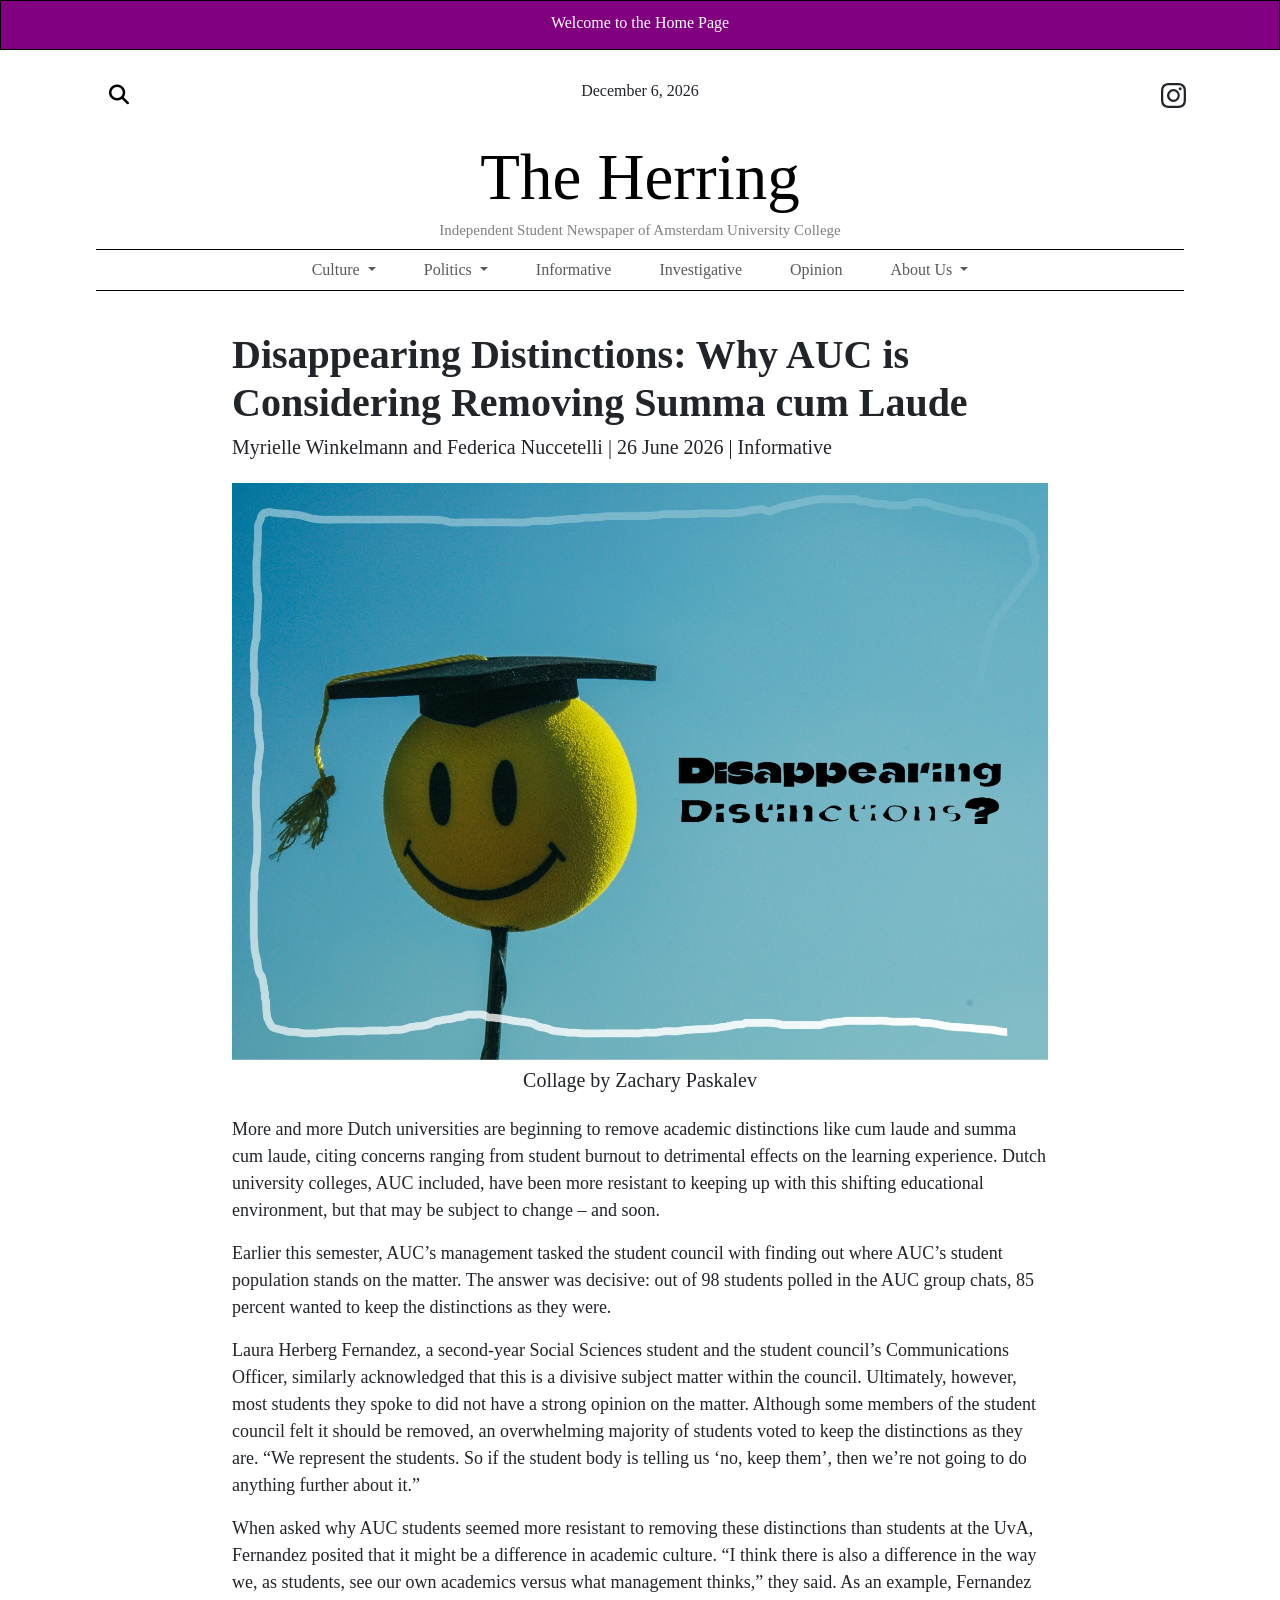
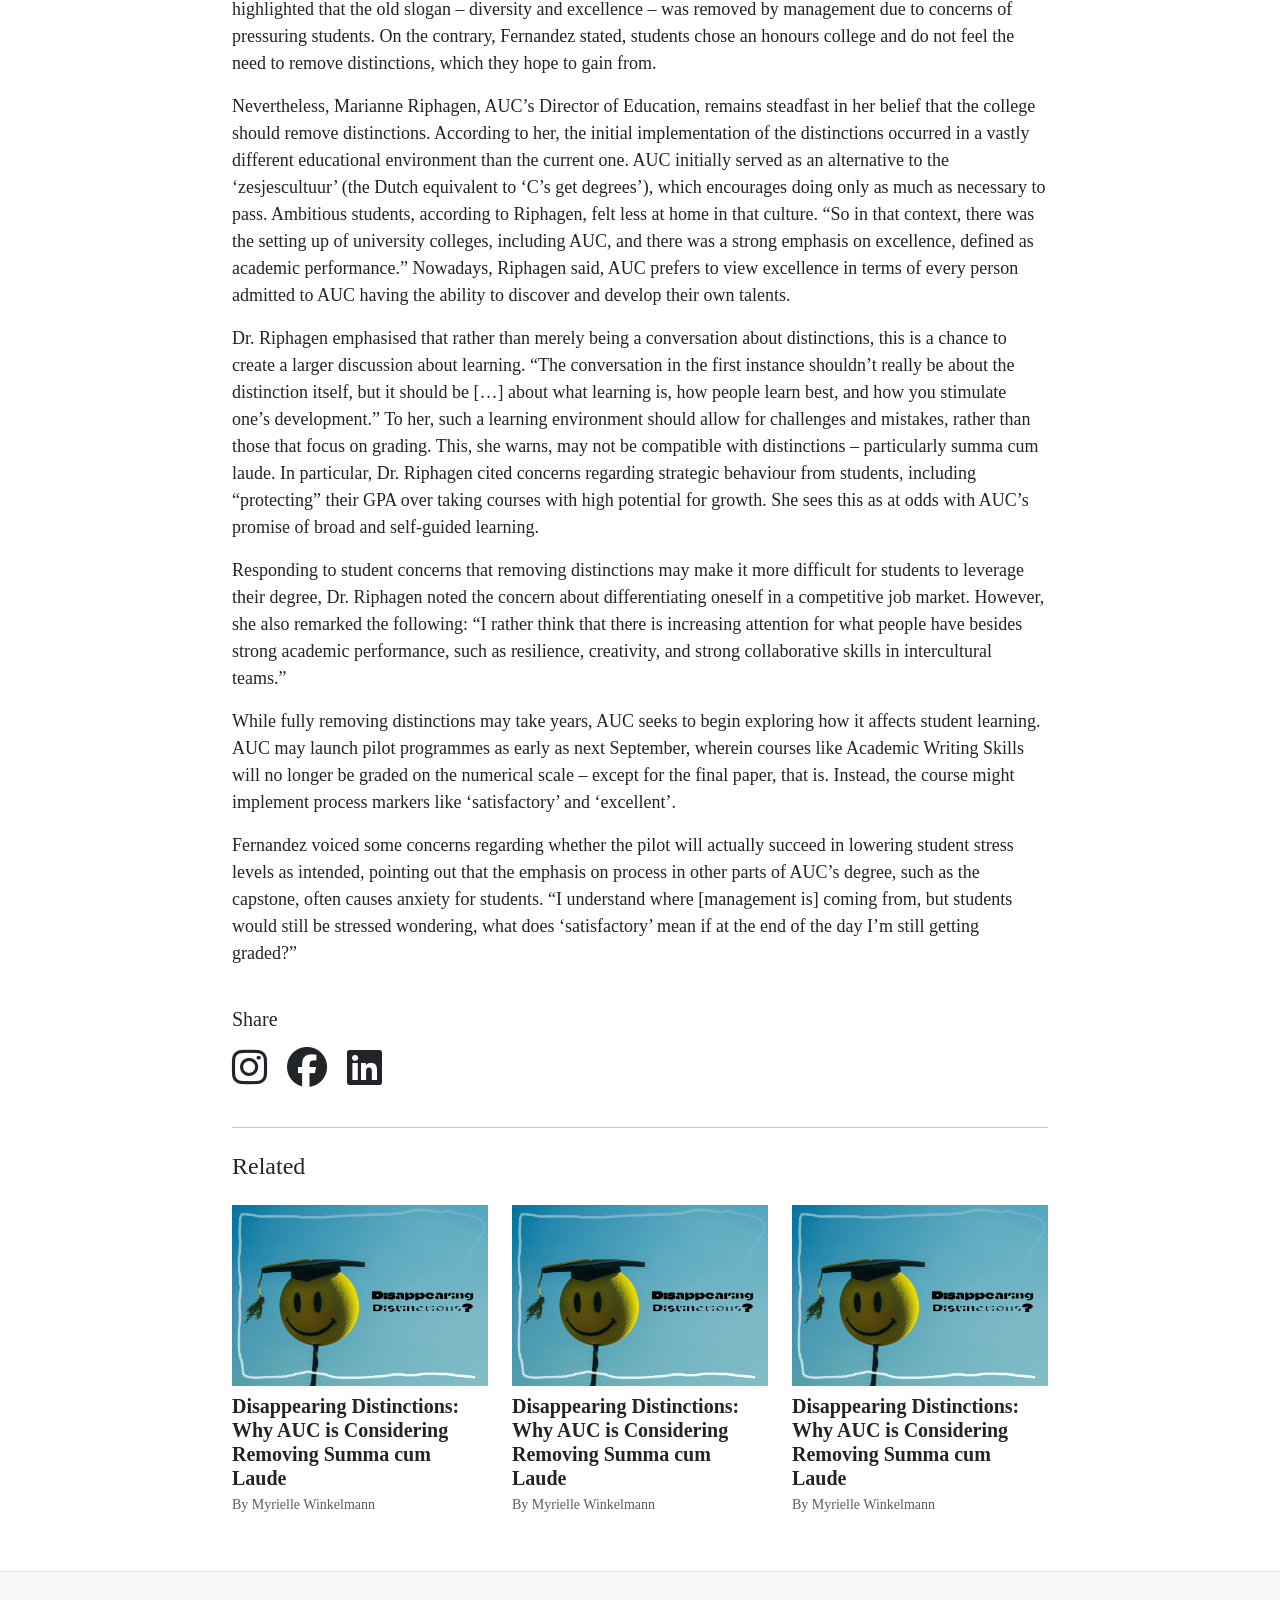
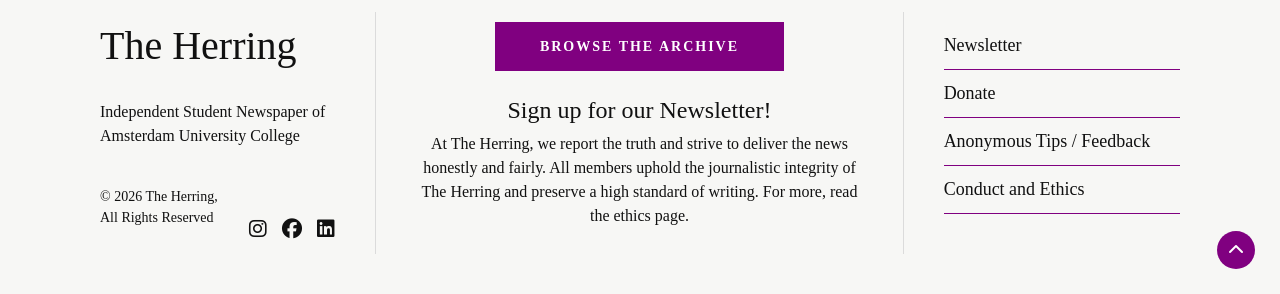
==== commit b998a6cb: "adjusted for mobile + minor fixes" ====
--- a/article.html
+++ b/article.html
@@ -114,6 +114,8 @@
                 <a class="dropdown-item" href="#">Who We Are</a>
                 <a class="dropdown-item" href="#">Our Mission</a>
                 <a class="dropdown-item" href="staff.html">Our Staff</a>
+                <a class="dropdown-item" href="#">Conduct and Ethics</a>
+                <a class="dropdown-item" href="#">Commenting Guidelines</a>
               </div>
             </li>
             
@@ -148,16 +150,17 @@
         <p class="body-text">Fernandez voiced some concerns regarding whether the pilot will actually succeed in lowering student stress levels as intended, pointing out that the emphasis on process in other parts of AUC’s degree, such as the capstone, often causes anxiety for students. “I understand where [management is] coming from, but students would still be stressed wondering, what does ‘satisfactory’ mean if at the end of the day I’m still getting graded?”</p>
 
         <br>
-        <h5>Share</h5>
-        <p>See if there's a way to leave likes? Insert instagram, whatsapp, email, facebook?</p>
+        <h5 class="mb-3">Share</h5>
+              <a href="#"><i class="fa-brands fa-instagram fs-1 me-3"></i></a>
+              <a href="#"><i class="fa-brands fa-facebook fs-1 me-3"></i></a>
+              <a href="#"><i class="fa-brands fa-linkedin fs-1 me-3 mb-4"></i></a>
+
         <br>
-
         <hr>
-        <br>
 
 
     <section>
-        <h4 class="mb-4">Related</h4>
+        <h4 class="mb-4 mt-4">Related</h4>
         <div class="row g-4 mb-3">
             <!-- Card 1 -->
             <div class="col-md-4">
@@ -187,20 +190,55 @@
         </section>
     </section>
     
-
-
-     
-    
-
-   
-    
     </main>
 
    
     <!--footer for the future-->
-    <footer>
-      <p class="footer"></p>
+        <footer class="site-footer">
+      <div class="footer-grid">
+  
+        <!-- Column 1 -->
+        <div class="footer-col col-left">
+          <h1>The Herring</h1>
+          <p>Independent Student Newspaper of Amsterdam University College</p>
+          <div class="col-left-bottom">
+            <p class="small">&copy; 2026 The Herring, All Rights Reserved</p>
+            <div class="social-links">
+              <a href="#"><i class="fa-brands fa-instagram"></i></a>
+              <a href="#"><i class="fa-brands fa-facebook"></i></a>
+              <a href="#"><i class="fa-brands fa-linkedin"></i></a>
+  
+            </div>
+          </div>
+        </div>
+  
+        <!-- Column 2 -->
+        <div class="footer-col col-center">
+          <a href="#" class="archive-btn">BROWSE THE ARCHIVE</a>
+          <h4>Sign up for our Newsletter!</h3>
+            <p>At The Herring, we report the truth and strive to deliver the news honestly and fairly. All members uphold the journalistic integrity of The Herring and preserve a high standard of writing.
+              For more, read the ethics page.
+          </p>
+        </div>
+  
+        <!-- Column 3 -->
+        <div class="footer-col col-right">
+          <div class="footer-nav">
+            <a href="/donate">Newsletter</a>
+            <a href="/print-edition">Donate</a>
+            <a href="/tips">Anonymous Tips / Feedback</a>
+            <a href="/ethics">Conduct and Ethics</a>
+          </div>
+        </div>
+  
+      </div>
+  
+      <!-- Scroll Back to Top Button -->
+      <a href="#" class="back-to-top" aria-label="Back to top">
+        <i class="fa-solid fa-chevron-up"></i>
+      </a>
     </footer>
+
     <!--bootstrap javascript-->
       
     <script src="https://cdn.jsdelivr.net/npm/bootstrap@5.3.8/dist/js/bootstrap.bundle.min.js" integrity="sha384-FKyoEForCGlyvwx9Hj09JcYn3nv7wiPVlz7YYwJrWVcXK/BmnVDxM+D2scQbITxI" crossorigin="anonymous"></script>
--- a/styles/style.css
+++ b/styles/style.css
@@ -1,11 +1,15 @@
+@import url('https://fonts.googleapis.com/css2?family=Cormorant+Garamond:ital,wght@0,300..700;1,300..700&family=EB+Garamond:ital,wght@0,400..800;1,400..800&display=swap');
+
+
 html {
   background-color: white;
 }
 * {
   box-sizing: border-box;
+  font-family: "Georgia", serif;
 }
 body {
-    font-family: "Times New Roman", Times, serif;
+  font-family: "Georgia", serif;
 }
 
 main {
@@ -326,7 +330,6 @@
 
 .banner-heading {
   color: #ffffff;
-  font-family: 'Times New Roman', Times, serif;
   font-size: 18px;
   font-weight: 700;
   margin: 0;
@@ -335,7 +338,6 @@
 .banner-button {
   background-color: #ffffff;
   color: #000000;
-  font-family: 'Times New Roman', Times, serif;
   font-size: 12px; 
   font-weight: 700;
   padding: 6px 16px; 
@@ -351,13 +353,151 @@
   font-size: 20px;
 }
 
-.footer {
+/* Main Footer Container */
+.site-footer {
+  background-color: #f7f7f5;
+  border-top: 1px solid #e5e5e5;
+  padding: 40px 60px;
+  position: relative;
+  color: #111111;
+}
+
+.footer-grid {
+  display: grid;
+  grid-template-columns: 1.2fr 2fr 1.2fr;
+  align-items: stretch;
+  max-width: 1400px;
+  margin: 0 auto;
+}
+
+.footer-col {
+  padding: 10px 40px;
+  display: flex;
+  flex-direction: column;
+  justify-content: space-between;
+}
+
+/* Vertical Dividers */
+.footer-col:not(:last-child) {
+  border-right: 1px solid #dbdbdb;
+}
+
+/* --- Column 1: Brand & Socials --- */
+
+.col-left-bottom {
+  display: flex;
+  justify-content: space-between;
+  align-items: flex-end;
+  gap: 15px;
+}
+
+
+.social-links {
+  display: flex;
+  gap: 15px;
+}
+
+.social-links a {
+  color: #111111;
+  font-size: 20px;
+  text-decoration: none;
+  transition: opacity 0.2s;
+}
+
+.social-links a:hover {
+  opacity: 0.7;
+}
+
+/* --- Column 2: Archive & Mission --- */
+.col-center {
+  align-items: center;
+  text-align: center;
+}
+
+.archive-btn {
+  background-color: purple;
+  color: #ffffff;
+  font-size: 14px;
+  font-weight: 700;
+  letter-spacing: 2px;
+  padding: 14px 45px;
+  display: inline-block;
+  margin-bottom: 25px;
+  transition: background-color 0.2s;
+}
+
+.archive-btn:hover {
+  background-color: plum;
+}
+
+/* --- Column 3: Links --- */
+.footer-nav li {
+  margin-bottom: 18px;
+}
+
+.footer-nav a {
+  color: #111111;
+  text-decoration: none;
+  font-size: 18px;
+  display: block;
+  padding-bottom: 10px;
   padding-top: 10px;
-  padding-bottom: 10px;
-  background-color: #a380bc;
-  color: black;
-  display: flex;
-  justify-content: center; 
-  align-items: center;     
-  list-style: none;   
-}
+  border-bottom: 1px solid purple;
+  transition: opacity 0.2s;
+}
+
+
+.footer-nav a:hover {
+  opacity: 0.7;
+}
+
+/* --- Back to Top Floating Button --- */
+.back-to-top {
+  position: absolute;
+  right: 25px;
+  bottom: 25px;
+  width: 38px;
+  height: 38px;
+  background-color: purple;
+  color: #ffffff;
+  border-radius: 50%;
+  display: flex;
+  align-items: center;
+  justify-content: center;
+  font-size: 16px;
+  transition: background-color 0.2s;
+}
+
+.back-to-top:hover {
+  background-color: plum;
+}
+
+/* Responsive adjustments for smaller screens */
+@media (max-width: 900px) {
+  .footer-grid {
+    grid-template-columns: 1fr;
+    gap: 30px;
+  }
+
+  .footer-col {
+    padding: 0;
+    border-right: none !important;
+    border-bottom: 1px solid #dbdbdb;
+    padding-bottom: 25px;
+  }
+
+  .footer-col:last-child {
+    border-bottom: none;
+  }
+
+  .col-left-bottom {
+    flex-direction: column;
+    align-items: flex-start;
+  }
+
+  .article-page {
+    width: 90%;
+    padding: 10px;
+  }
+
+}
